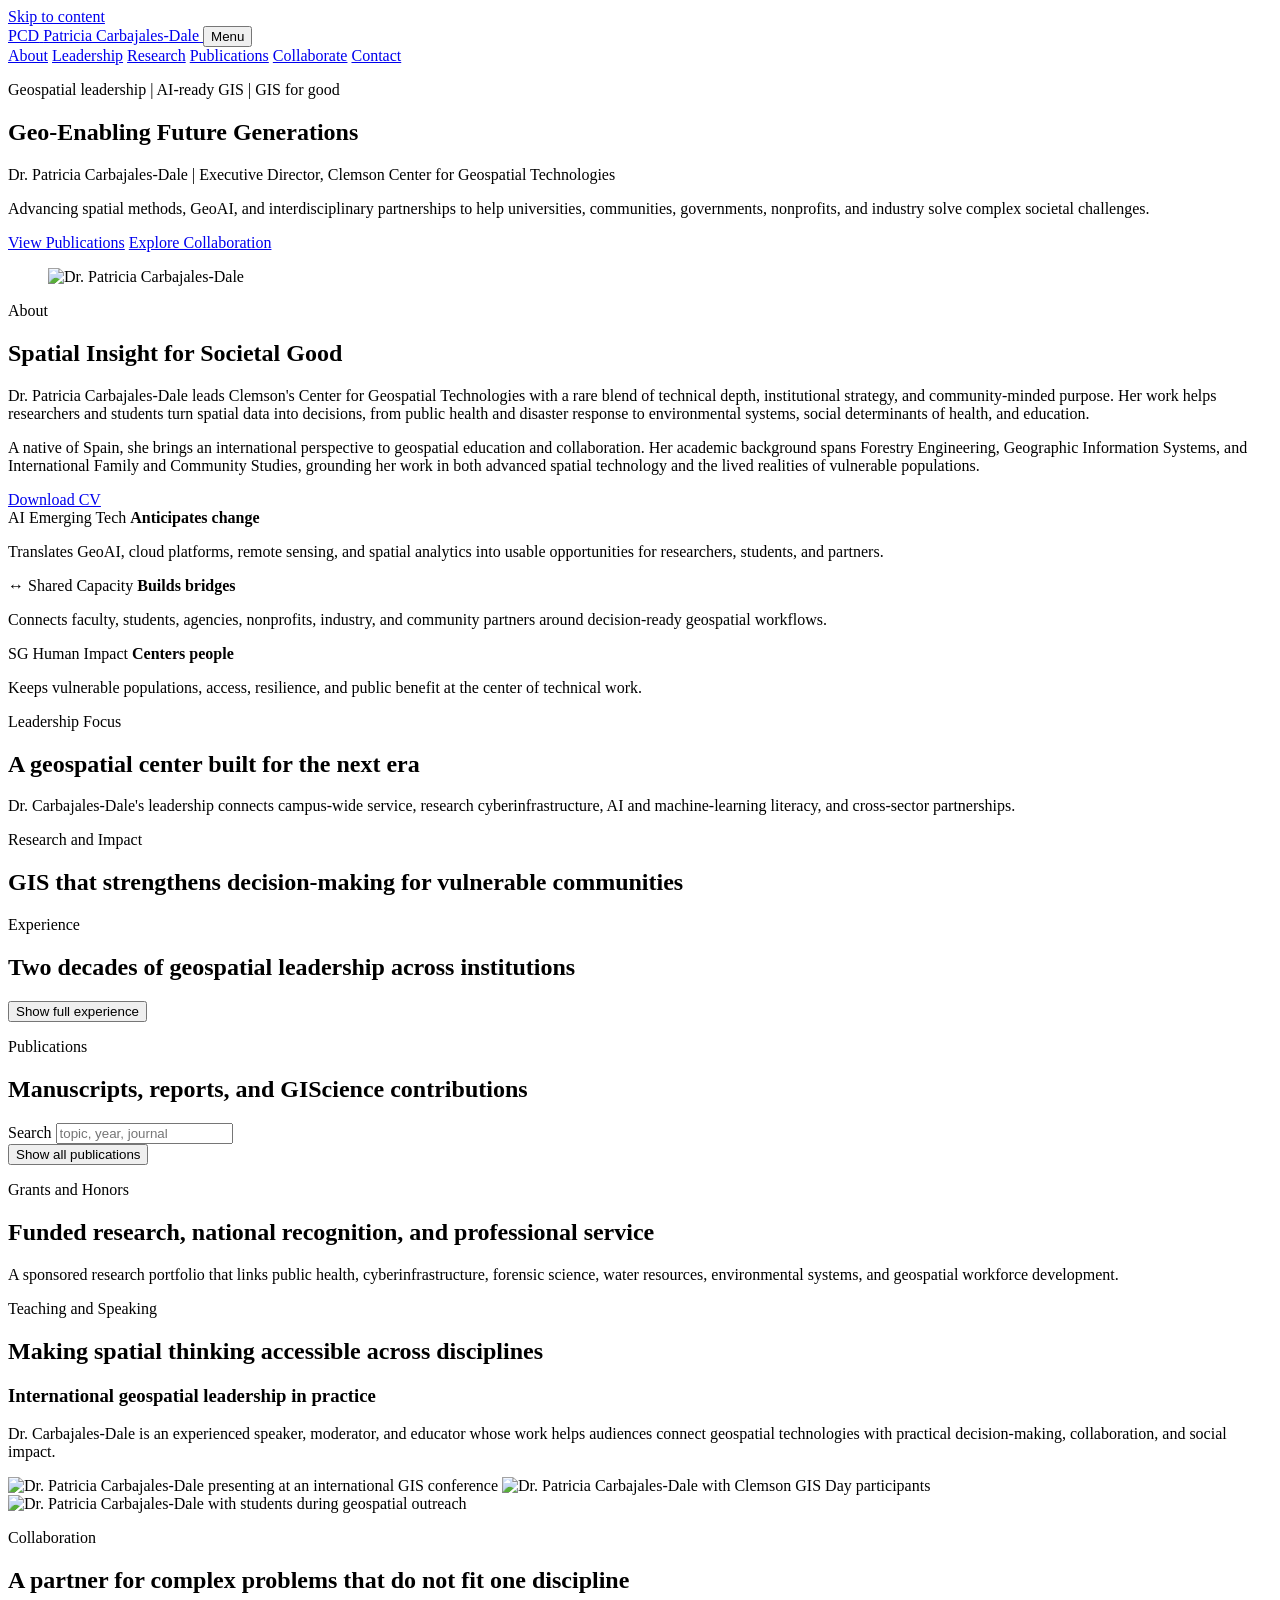
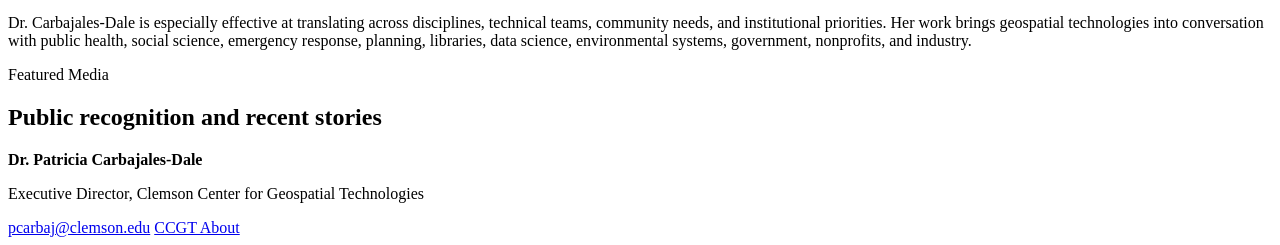
==== index.html @ d3c9105a "Add files via upload" ====
<!doctype html>
<html lang="en">
  <head>
    <meta charset="utf-8" />
    <meta name="viewport" content="width=device-width, initial-scale=1" />
    <meta
      name="description"
      content="Professional website for Dr. Patricia Carbajales-Dale, Executive Director of the Clemson Center for Geospatial Technologies."
    />
    <title>Geo-Enabling Future Generations | Dr. Patricia Carbajales-Dale</title>
    <link rel="stylesheet" href="assets/styles.css" />
  </head>
  <body>
    <a class="skip-link" href="#main">Skip to content</a>

    <header class="site-header">
      <nav class="nav-shell" aria-label="Primary">
        <a class="brand" href="#top" aria-label="Dr. Patricia Carbajales-Dale home">
          <span class="brand-mark">PCD</span>
          <span class="brand-text">Patricia Carbajales-Dale</span>
        </a>
        <button class="nav-toggle" type="button" aria-expanded="false" aria-controls="site-menu">
          Menu
        </button>
        <div class="site-menu" id="site-menu">
          <a href="#about">About</a>
          <a href="#leadership">Leadership</a>
          <a href="#research">Research</a>
          <a href="#publications">Publications</a>
          <a href="#collaboration">Collaborate</a>
          <a class="nav-contact" href="mailto:pcarbaj@clemson.edu">Contact</a>
        </div>
      </nav>
    </header>

    <main id="main">
      <section class="hero" id="top" aria-labelledby="hero-title">
        <div class="hero-visual" aria-hidden="true"></div>
        <div class="hero-inner">
          <div class="hero-layout">
            <div class="hero-copy-stack">
              <p class="eyebrow">Geospatial leadership | AI-ready GIS | GIS for good</p>
              <h1 id="hero-title">Geo-Enabling Future Generations</h1>
              <p class="hero-role">
                Dr. Patricia Carbajales-Dale | Executive Director, Clemson Center for Geospatial
                Technologies
              </p>
              <p class="hero-copy">
                Advancing spatial methods, GeoAI, and interdisciplinary partnerships to help
                universities, communities, governments, nonprofits, and industry solve complex
                societal challenges.
              </p>
              <div class="hero-actions" aria-label="Featured site sections">
                <a class="button primary" href="#publications">View Publications</a>
                <a class="button secondary" href="#collaboration">Explore Collaboration</a>
              </div>
            </div>
            <figure class="hero-portrait-wrap">
              <img
                class="hero-portrait"
                src="assets/profile-patricia.jpg"
                alt="Dr. Patricia Carbajales-Dale"
              />
            </figure>
          </div>
        </div>
      </section>

      <section class="impact-band" aria-label="Career impact metrics">
        <div class="content-shell">
          <div class="metric-grid" id="metric-grid"></div>
        </div>
      </section>

      <section class="section about-section" id="about" aria-labelledby="about-title">
        <div class="content-shell two-column">
          <div>
            <p class="section-kicker">About</p>
            <h2 id="about-title">Spatial Insight for Societal Good</h2>
          </div>
          <div class="narrative-copy">
            <p>
              Dr. Patricia Carbajales-Dale leads Clemson's Center for Geospatial Technologies
              with a rare blend of technical depth, institutional strategy, and community-minded
              purpose. Her work helps researchers and students turn spatial data into decisions,
              from public health and disaster response to environmental systems, social
              determinants of health, and education.
            </p>
            <p>
              A native of Spain, she brings an international perspective to geospatial education
              and collaboration. Her academic background spans Forestry Engineering, Geographic
              Information Systems, and International Family and Community Studies, grounding her
              work in both advanced spatial technology and the lived realities of vulnerable
              populations.
            </p>
            <a class="cv-link" href="assets/Patricia_Carbajales-Dale_CV.docx">
              Download CV
            </a>
            <div class="practice-snapshot" aria-label="Professional practice snapshot">
              <div>
                <span class="snapshot-icon">AI</span>
                <span>Emerging Tech</span>
                <strong>Anticipates change</strong>
                <p>
                  Translates GeoAI, cloud platforms, remote sensing, and spatial analytics into
                  usable opportunities for researchers, students, and partners.
                </p>
              </div>
              <div>
                <span class="snapshot-icon">↔</span>
                <span>Shared Capacity</span>
                <strong>Builds bridges</strong>
                <p>
                  Connects faculty, students, agencies, nonprofits, industry, and community
                  partners around decision-ready geospatial workflows.
                </p>
              </div>
              <div>
                <span class="snapshot-icon">SG</span>
                <span>Human Impact</span>
                <strong>Centers people</strong>
                <p>
                  Keeps vulnerable populations, access, resilience, and public benefit at the
                  center of technical work.
                </p>
              </div>
            </div>
          </div>
        </div>
      </section>

      <section class="section focus-section" id="leadership" aria-labelledby="focus-title">
        <div class="content-shell">
          <div class="section-heading">
            <p class="section-kicker">Leadership Focus</p>
            <h2 id="focus-title">A geospatial center built for the next era</h2>
            <p>
              Dr. Carbajales-Dale's leadership connects campus-wide service, research
              cyberinfrastructure, AI and machine-learning literacy, and cross-sector partnerships.
            </p>
          </div>
          <div class="focus-grid" id="focus-grid"></div>
        </div>
      </section>

      <section class="section research-section" id="research" aria-labelledby="research-title">
        <div class="content-shell">
          <div class="section-heading">
            <p class="section-kicker">Research and Impact</p>
            <h2 id="research-title">GIS that strengthens decision-making for vulnerable communities</h2>
          </div>
          <div class="impact-stories" id="impact-stories"></div>
        </div>
      </section>

      <section class="section timeline-section" aria-labelledby="timeline-title">
        <div class="content-shell">
          <div class="section-heading">
            <p class="section-kicker">Experience</p>
            <h2 id="timeline-title">Two decades of geospatial leadership across institutions</h2>
          </div>
          <div class="timeline" id="timeline"></div>
          <div class="experience-toggle-row">
            <button class="experience-toggle" id="experience-toggle" type="button">
              Show full experience
            </button>
          </div>
        </div>
      </section>

      <section class="section publications-section" id="publications" aria-labelledby="publications-title">
        <div class="content-shell">
          <div class="section-heading publication-heading">
            <div>
              <p class="section-kicker">Publications</p>
              <h2 id="publications-title">Manuscripts, reports, and GIScience contributions</h2>
            </div>
            <label class="publication-search">
              <span>Search</span>
              <input id="publication-search" type="search" placeholder="topic, year, journal" />
            </label>
          </div>
          <div class="publication-tabs" id="publication-tabs" aria-label="Publication year filters"></div>
          <div class="publication-list" id="publication-list"></div>
          <div class="publication-toggle-row">
            <button class="publication-toggle" id="publication-toggle" type="button">
              Show all publications
            </button>
          </div>
        </div>
      </section>

      <section class="section grants-section" aria-labelledby="grants-title">
        <div class="content-shell split-section">
          <div>
            <p class="section-kicker">Grants and Honors</p>
            <h2 id="grants-title">Funded research, national recognition, and professional service</h2>
            <p>
              A sponsored research portfolio that links public health, cyberinfrastructure,
              forensic science, water resources, environmental systems, and geospatial workforce
              development.
            </p>
          </div>
          <div class="stacked-list" id="grants-list"></div>
        </div>
      </section>

      <section class="section teaching-section" aria-labelledby="teaching-title">
        <div class="content-shell">
          <div class="section-heading">
            <p class="section-kicker">Teaching and Speaking</p>
            <h2 id="teaching-title">Making spatial thinking accessible across disciplines</h2>
          </div>
          <div class="engagement-panel">
            <div>
              <h3>International geospatial leadership in practice</h3>
              <p>
                Dr. Carbajales-Dale is an experienced speaker, moderator, and educator whose work
                helps audiences connect geospatial technologies with practical decision-making,
                collaboration, and social impact.
              </p>
            </div>
            <div class="engagement-photos" aria-label="Teaching and speaking photos">
              <img
                src="assets/conference-iconic.jpg"
                alt="Dr. Patricia Carbajales-Dale presenting at an international GIS conference"
              />
              <img
                src="assets/gis-day-colleagues.jpg"
                alt="Dr. Patricia Carbajales-Dale with Clemson GIS Day participants"
              />
              <img
                src="assets/student-outreach.jpg"
                alt="Dr. Patricia Carbajales-Dale with students during geospatial outreach"
              />
            </div>
          </div>
          <div class="teaching-grid" id="teaching-grid"></div>
        </div>
      </section>

      <section class="section collaboration-section" id="collaboration" aria-labelledby="collaboration-title">
        <div class="content-shell two-column">
          <div>
            <p class="section-kicker">Collaboration</p>
            <h2 id="collaboration-title">A partner for complex problems that do not fit one discipline</h2>
          </div>
          <div class="narrative-copy">
            <p>
              Dr. Carbajales-Dale is especially effective at translating across disciplines,
              technical teams, community needs, and institutional priorities. Her work brings
              geospatial technologies into conversation with public health, social science,
              emergency response, planning, libraries, data science, environmental systems,
              government, nonprofits, and industry.
            </p>
            <div class="collaboration-grid" id="collaboration-grid"></div>
          </div>
        </div>
      </section>

      <section class="section news-section" aria-labelledby="news-title">
        <div class="content-shell">
          <div class="section-heading">
            <p class="section-kicker">Featured Media</p>
            <h2 id="news-title">Public recognition and recent stories</h2>
          </div>
          <div class="news-grid" id="news-grid"></div>
        </div>
      </section>
    </main>

    <footer class="site-footer">
      <div class="content-shell footer-shell">
        <div>
          <strong>Dr. Patricia Carbajales-Dale</strong>
          <p>Executive Director, Clemson Center for Geospatial Technologies</p>
        </div>
        <div class="footer-links">
          <a href="mailto:pcarbaj@clemson.edu">pcarbaj@clemson.edu</a>
          <a href="https://ccgt.clemson.edu/ccgt/?page=About">CCGT About</a>
        </div>
      </div>
    </footer>

    <script src="data/site-content.js"></script>
    <script src="assets/app.js"></script>
  </body>
</html>
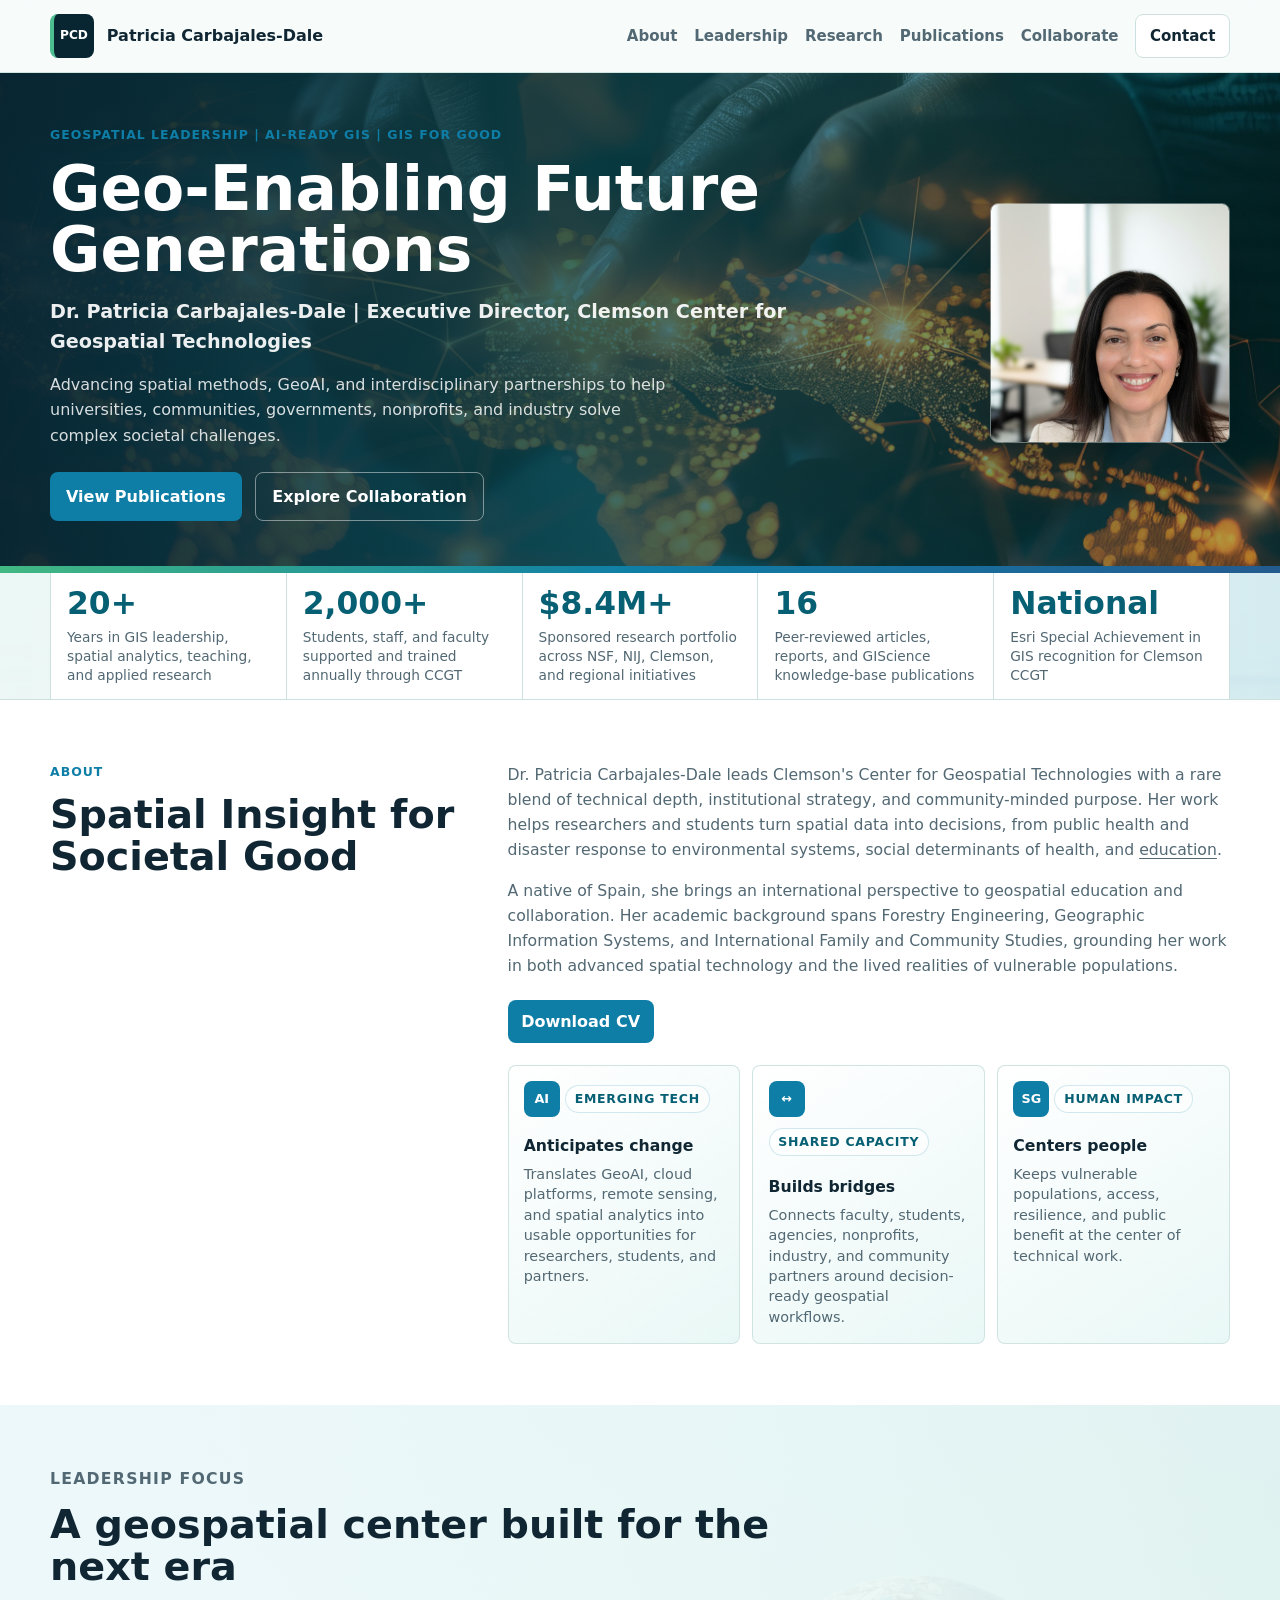
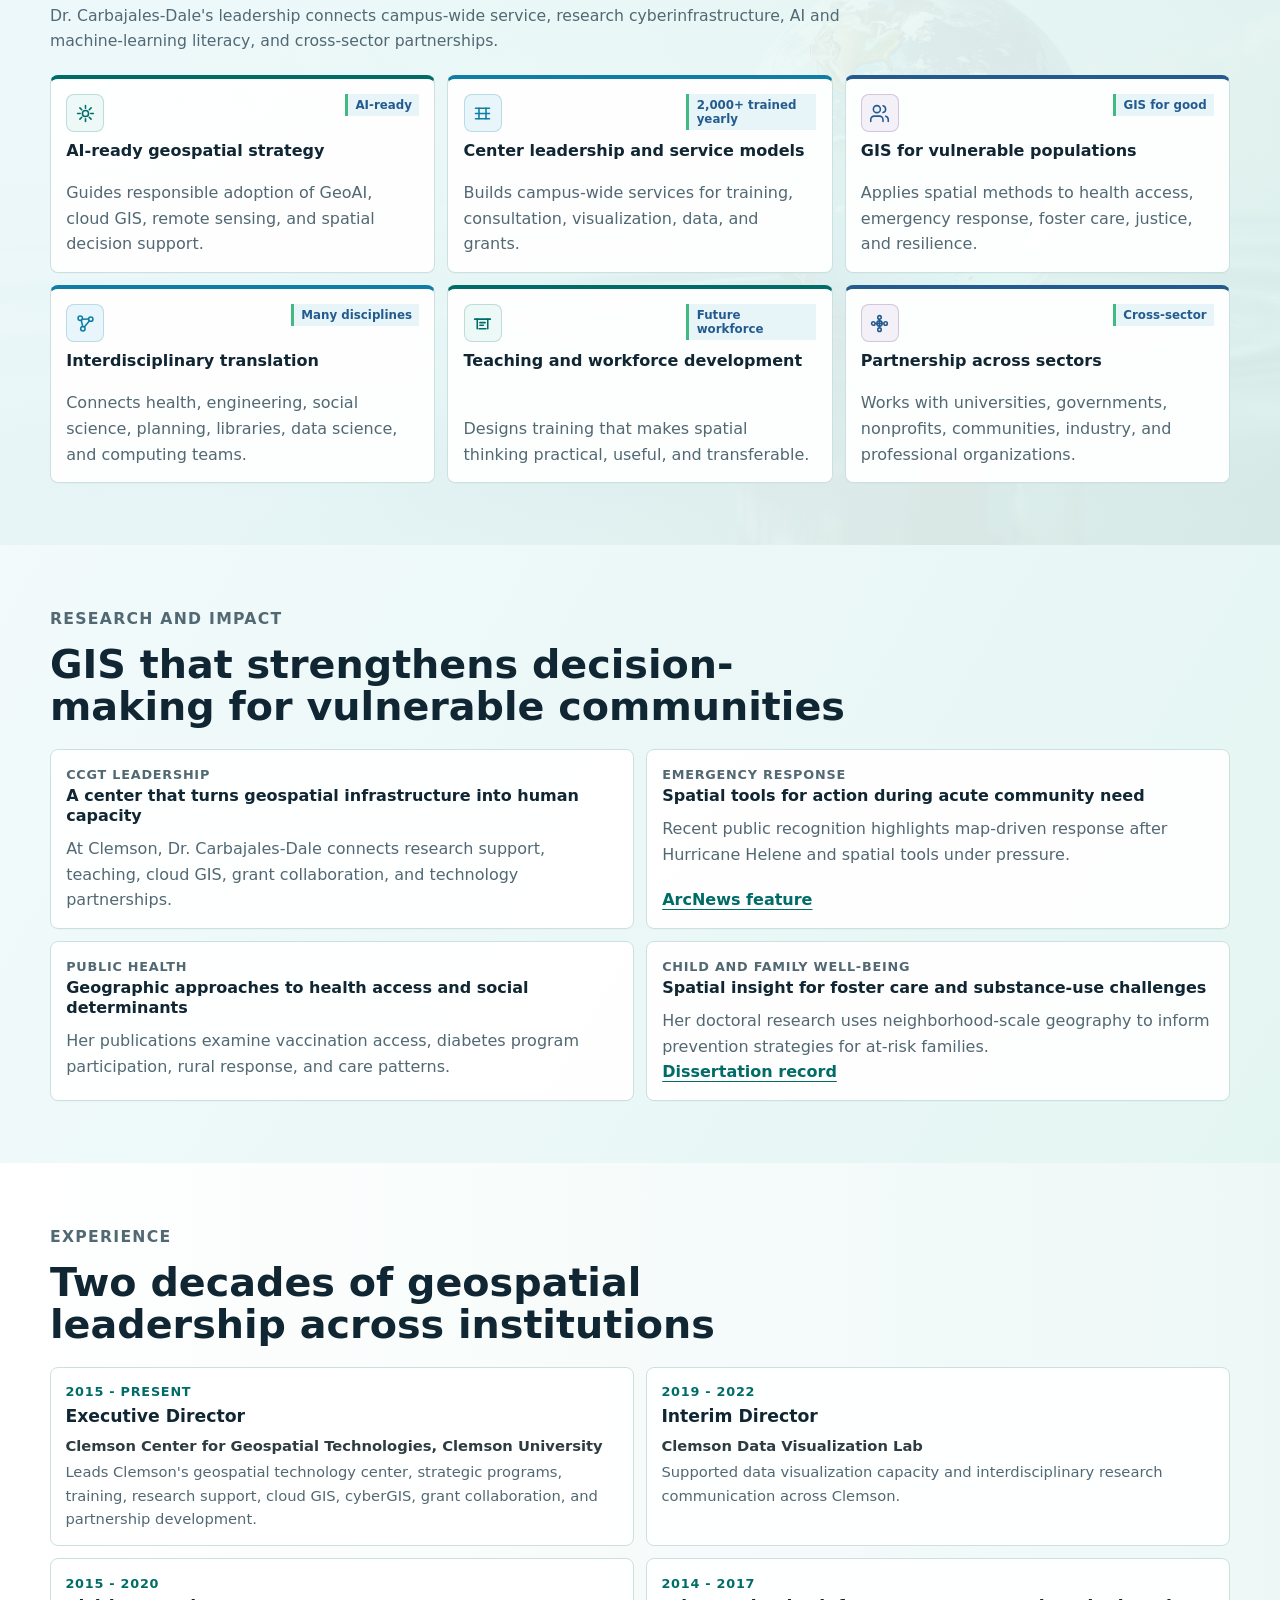
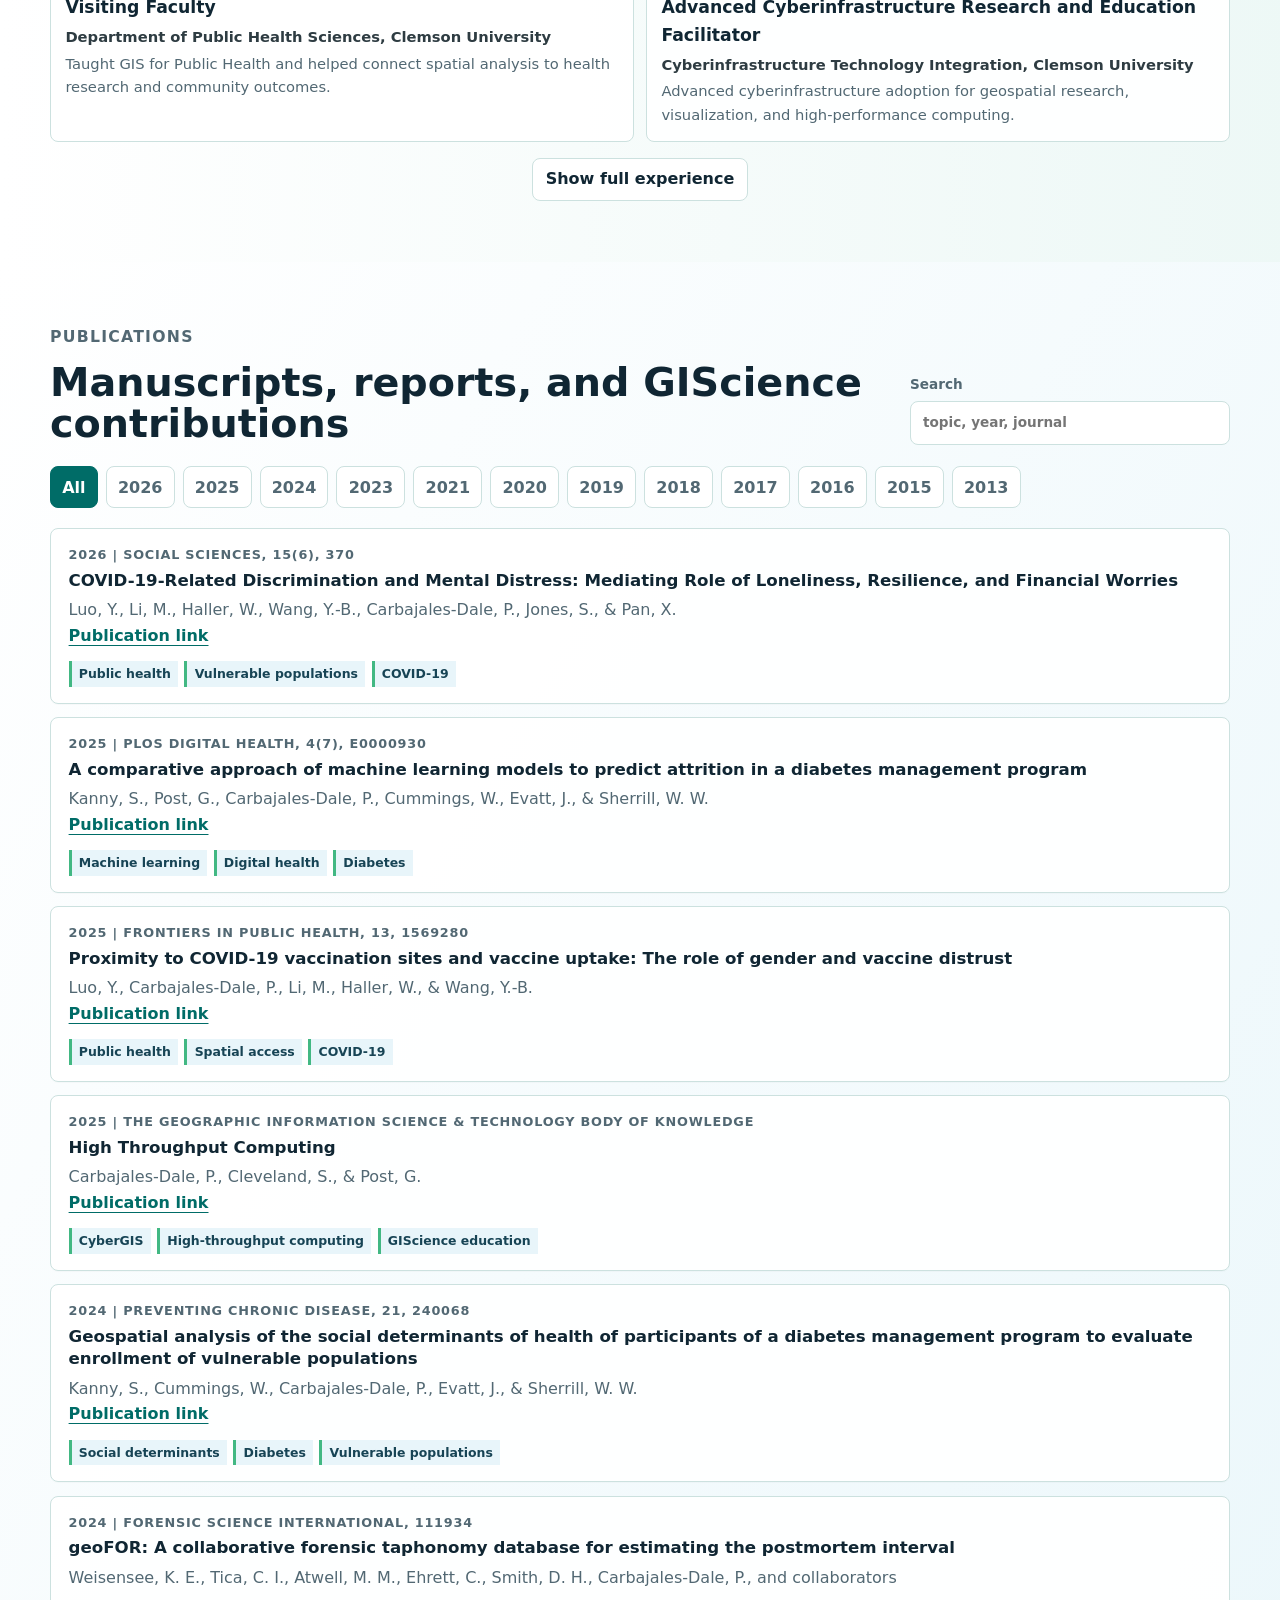
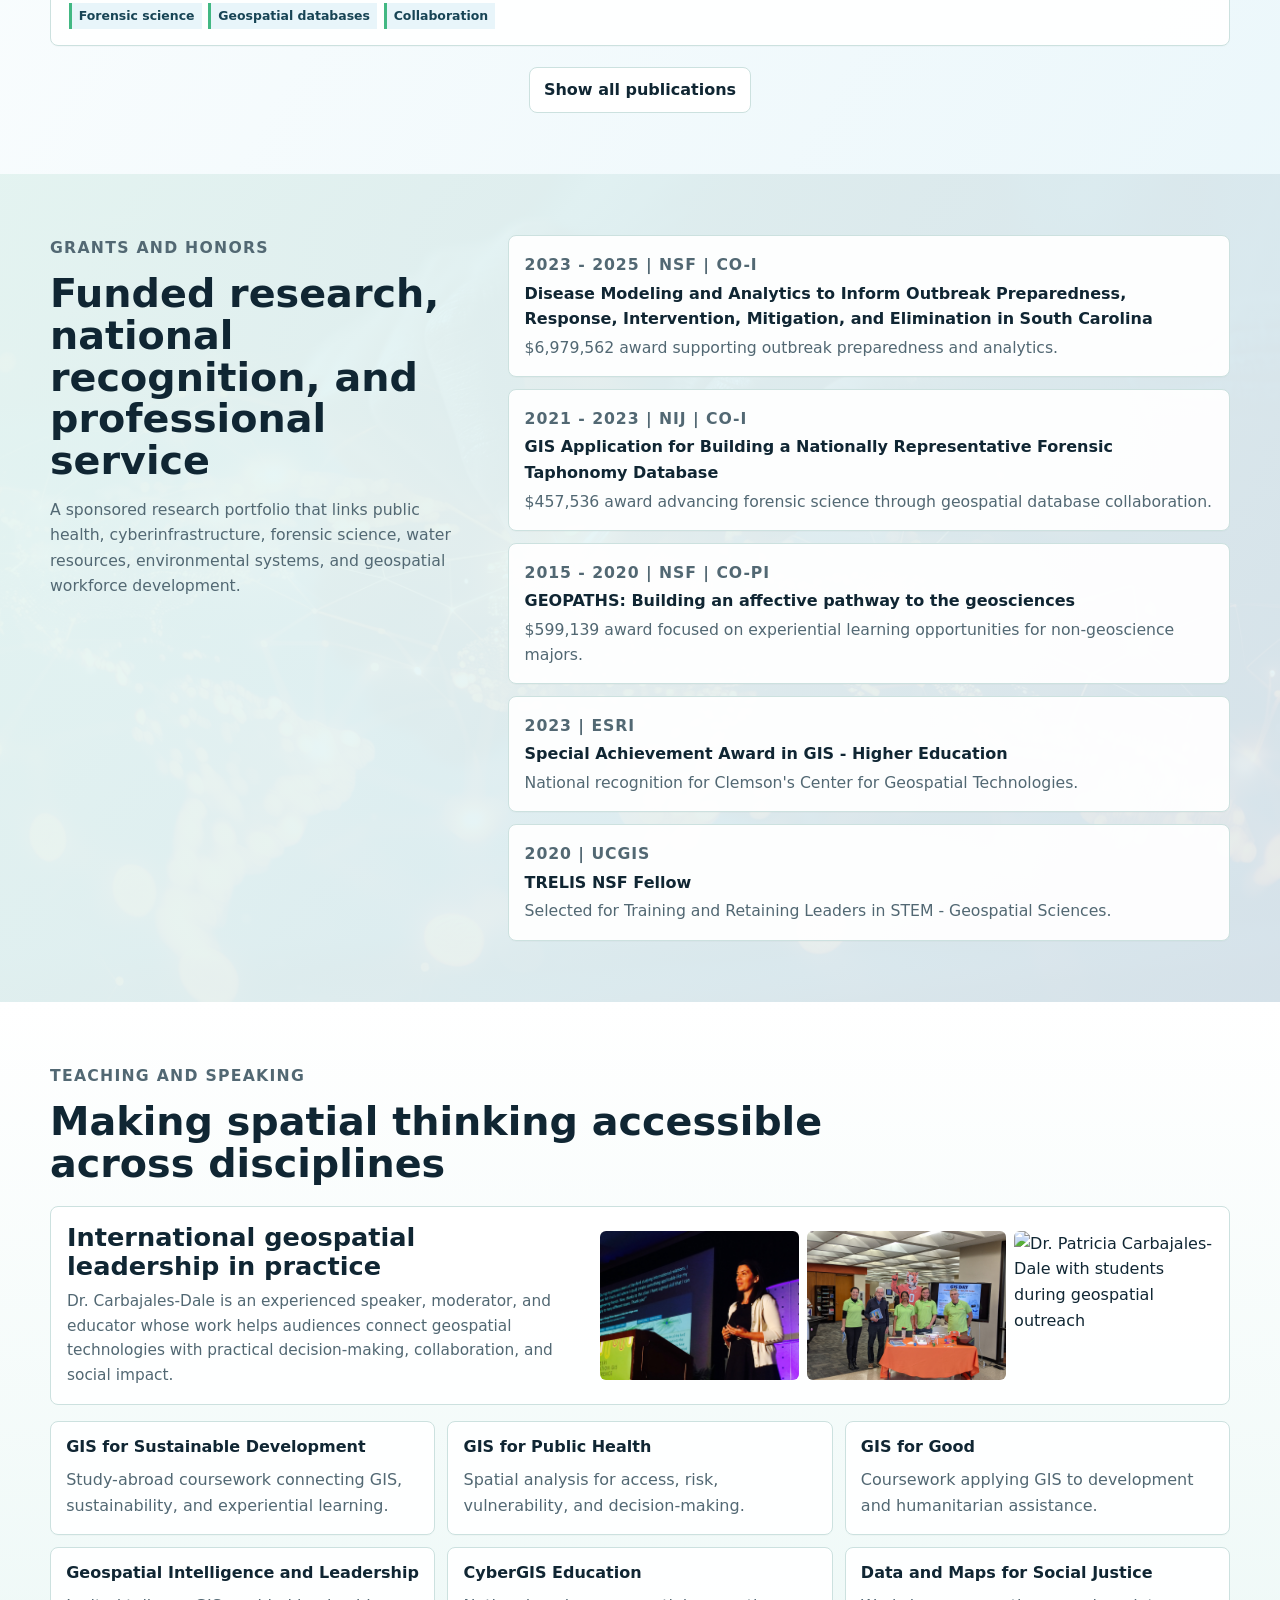
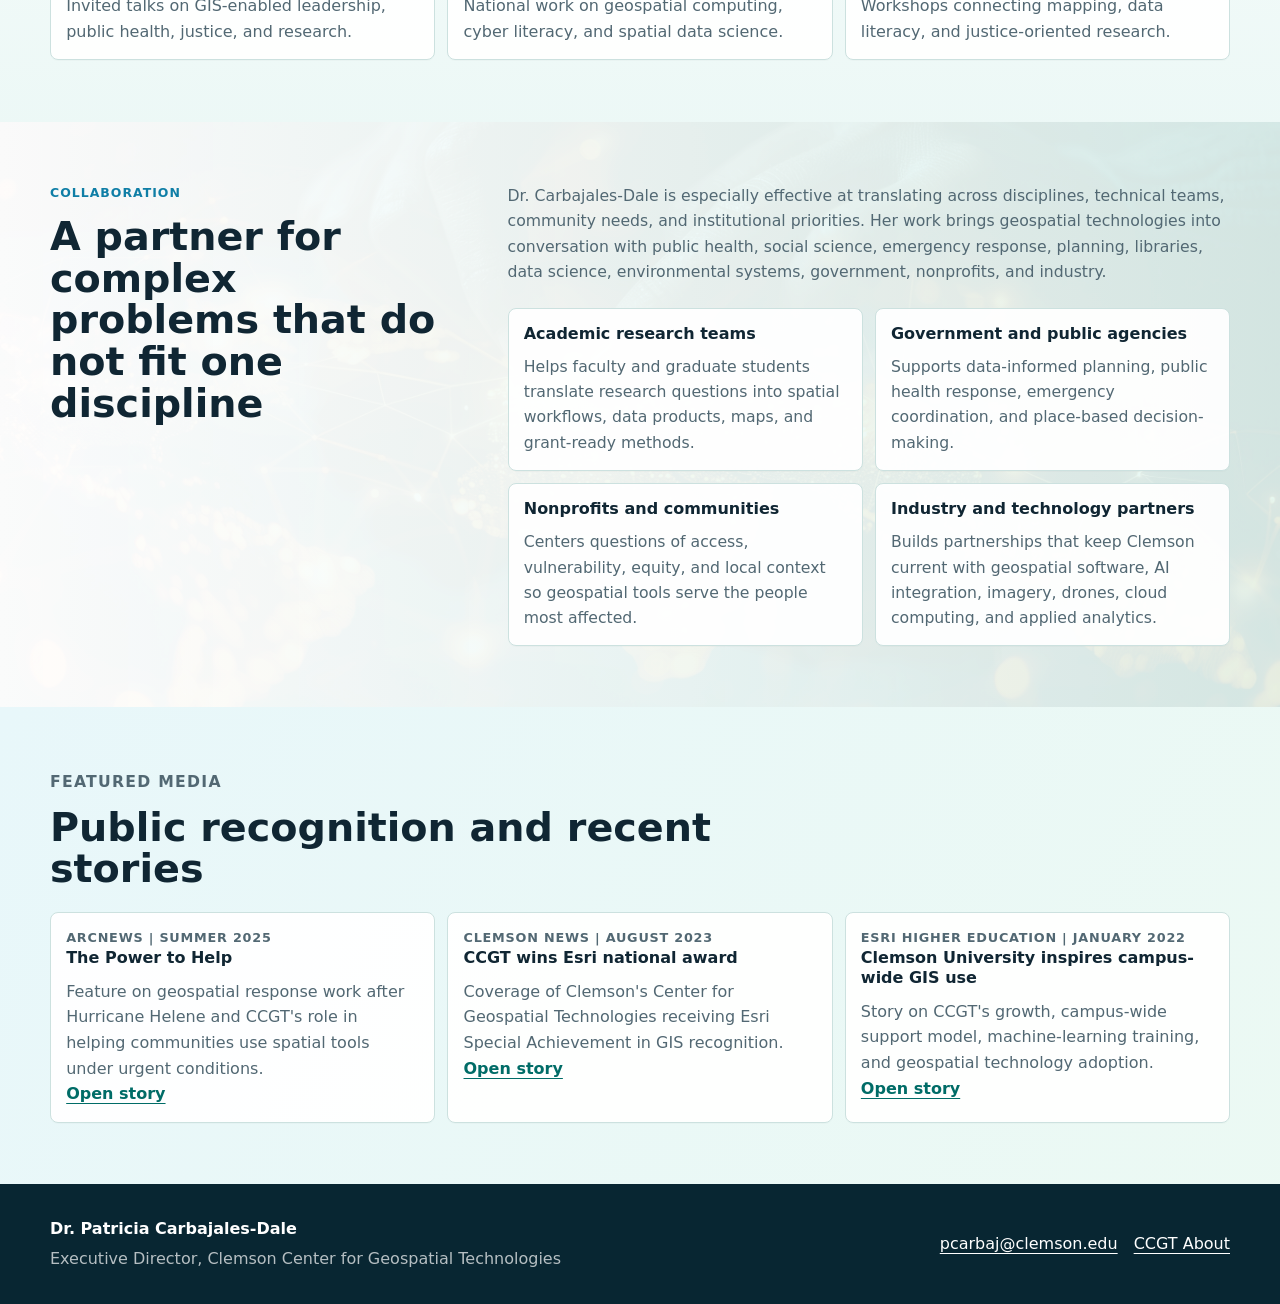
==== commit 0bfcc854: "Update index.html" ====
--- a/index.html
+++ b/index.html
@@ -84,7 +84,7 @@
               with a rare blend of technical depth, institutional strategy, and community-minded
               purpose. Her work helps researchers and students turn spatial data into decisions,
               from public health and disaster response to environmental systems, social
-              determinants of health, and education.
+              determinants of health, and <a href="portfolio/sc-grade-6-performance/">education</a>.
             </p>
             <p>
               A native of Spain, she brings an international perspective to geospatial education
--- a/assets/styles.css
+++ b/assets/styles.css
@@ -0,0 +1,1045 @@
+:root {
+  color-scheme: light;
+  --ink: #102633;
+  --muted: #526873;
+  --soft: #edf8f6;
+  --paper: #ffffff;
+  --line: #cce1df;
+  --orange: #0f7ea6;
+  --purple: #245b8f;
+  --teal: #006c67;
+  --green: #2f765d;
+  --charcoal: #082632;
+  --sky: #dff3f7;
+  --shadow: 0 16px 40px rgba(12, 47, 61, 0.12);
+  --shadow-lift: 0 20px 48px rgba(12, 47, 61, 0.16);
+  --radius: 8px;
+  --shell: 1180px;
+}
+
+* {
+  box-sizing: border-box;
+}
+
+html {
+  scroll-behavior: smooth;
+}
+
+body {
+  margin: 0;
+  background: #f4faf9;
+  color: var(--ink);
+  font-family:
+    Inter, ui-sans-serif, system-ui, -apple-system, BlinkMacSystemFont, "Segoe UI", sans-serif;
+  font-size: 16px;
+  line-height: 1.6;
+}
+
+a {
+  color: inherit;
+  text-decoration-thickness: 0.08em;
+  text-underline-offset: 0.22em;
+}
+
+img {
+  max-width: 100%;
+}
+
+.skip-link {
+  position: fixed;
+  left: 1rem;
+  top: -4rem;
+  z-index: 100;
+  background: var(--ink);
+  color: white;
+  padding: 0.65rem 0.9rem;
+  border-radius: var(--radius);
+}
+
+.skip-link:focus {
+  top: 1rem;
+}
+
+.site-header {
+  position: sticky;
+  top: 0;
+  z-index: 20;
+  background: rgba(247, 252, 251, 0.92);
+  border-bottom: 1px solid rgba(204, 225, 223, 0.9);
+  backdrop-filter: blur(18px);
+}
+
+.nav-shell,
+.content-shell {
+  width: min(var(--shell), calc(100% - 2rem));
+  margin: 0 auto;
+}
+
+.nav-shell {
+  min-height: 72px;
+  display: flex;
+  align-items: center;
+  justify-content: space-between;
+  gap: 1.25rem;
+}
+
+.brand {
+  display: inline-flex;
+  align-items: center;
+  gap: 0.8rem;
+  font-weight: 800;
+  text-decoration: none;
+}
+
+.brand-mark {
+  width: 44px;
+  height: 44px;
+  display: inline-grid;
+  place-items: center;
+  background: var(--charcoal);
+  color: white;
+  border-left: 4px solid #4cbf91;
+  border-radius: var(--radius);
+  font-size: 0.76rem;
+  letter-spacing: 0;
+}
+
+.brand-text {
+  white-space: nowrap;
+}
+
+.site-menu {
+  display: flex;
+  align-items: center;
+  gap: 1.05rem;
+  color: var(--muted);
+  font-size: 0.94rem;
+  font-weight: 650;
+}
+
+.site-menu a {
+  text-decoration: none;
+}
+
+.site-menu a:hover {
+  color: var(--ink);
+}
+
+.nav-contact {
+  color: var(--ink) !important;
+  border: 1px solid var(--line);
+  border-radius: var(--radius);
+  padding: 0.55rem 0.85rem;
+  background: white;
+}
+
+.nav-toggle {
+  display: none;
+  border: 1px solid var(--line);
+  background: white;
+  border-radius: var(--radius);
+  color: var(--ink);
+  font: inherit;
+  font-weight: 700;
+  padding: 0.55rem 0.75rem;
+}
+
+.hero {
+  position: relative;
+  min-height: min(500px, 58svh);
+  display: flex;
+  align-items: center;
+  overflow: hidden;
+  color: white;
+  background: var(--charcoal);
+}
+
+.hero-visual {
+  position: absolute;
+  inset: 0;
+  background:
+    linear-gradient(90deg, rgba(8, 38, 50, 0.96) 0%, rgba(8, 70, 78, 0.78) 46%, rgba(0, 108, 103, 0.24) 100%),
+    url("geospatial-network-hands.jpeg") center / cover no-repeat;
+  transform: scale(1.02);
+}
+
+.hero::after {
+  content: "";
+  position: absolute;
+  inset: auto 0 0;
+  height: 7px;
+  background: linear-gradient(90deg, #42b883, #0f7ea6, #245b8f);
+}
+
+.hero-inner {
+  position: relative;
+  width: min(var(--shell), calc(100% - 2rem));
+  margin: 0 auto;
+  padding: 2.6rem 0;
+}
+
+.hero-layout {
+  display: grid;
+  grid-template-columns: minmax(0, 1fr) minmax(170px, 240px);
+  gap: clamp(1.5rem, 4vw, 3.5rem);
+  align-items: center;
+}
+
+.hero-copy-stack {
+  max-width: 760px;
+}
+
+.eyebrow,
+.section-kicker {
+  margin: 0 0 0.8rem;
+  color: var(--orange);
+  font-size: 0.78rem;
+  font-weight: 850;
+  letter-spacing: 0.08em;
+  text-transform: uppercase;
+}
+
+.hero h1 {
+  margin: 0;
+  max-width: 18ch;
+  font-size: clamp(2.25rem, 4.8vw, 4.25rem);
+  line-height: 1;
+  letter-spacing: 0;
+}
+
+.hero-role {
+  margin: 1rem 0 0;
+  color: rgba(255, 255, 255, 0.92);
+  font-size: clamp(1rem, 1.5vw, 1.22rem);
+  font-weight: 720;
+}
+
+.hero-copy {
+  max-width: 620px;
+  margin: 0.85rem 0 0;
+  color: rgba(255, 255, 255, 0.84);
+  font-size: clamp(0.96rem, 1.25vw, 1.08rem);
+}
+
+.hero-portrait-wrap {
+  margin: 0;
+  justify-self: end;
+}
+
+.hero-portrait {
+  display: block;
+  width: min(240px, 19vw);
+  aspect-ratio: 1 / 1;
+  object-fit: cover;
+  object-position: center 32%;
+  border-radius: var(--radius);
+  border: 1px solid rgba(255, 255, 255, 0.35);
+  box-shadow: 0 28px 70px rgba(0, 0, 0, 0.3);
+}
+
+.hero-actions {
+  display: flex;
+  flex-wrap: wrap;
+  gap: 0.85rem;
+  margin-top: 1.45rem;
+}
+
+.button {
+  display: inline-flex;
+  align-items: center;
+  justify-content: center;
+  min-height: 44px;
+  border-radius: var(--radius);
+  padding: 0.68rem 1rem;
+  font-weight: 800;
+  text-decoration: none;
+}
+
+.button.primary {
+  background: #0f7ea6;
+  color: white;
+}
+
+.button.secondary {
+  color: white;
+  border: 1px solid rgba(255, 255, 255, 0.45);
+}
+
+.impact-band {
+  background:
+    linear-gradient(90deg, rgba(237, 248, 246, 0.98), rgba(223, 243, 247, 0.9)),
+    url("geospatial-water-globe.jpeg") center right / cover no-repeat;
+  border-bottom: 1px solid var(--line);
+}
+
+.metric-grid {
+  display: grid;
+  grid-template-columns: repeat(5, 1fr);
+  gap: 1px;
+  background: var(--line);
+  border-left: 1px solid var(--line);
+  border-right: 1px solid var(--line);
+}
+
+.metric {
+  min-height: 104px;
+  background: var(--paper);
+  padding: 0.95rem 1rem;
+}
+
+.metric strong {
+  display: block;
+  color: #075f73;
+  font-size: clamp(1.45rem, 2.45vw, 2.25rem);
+  line-height: 1;
+}
+
+.metric span {
+  display: block;
+  margin-top: 0.55rem;
+  color: var(--muted);
+  font-size: 0.86rem;
+  line-height: 1.35;
+}
+
+.section {
+  padding: clamp(2.6rem, 4.8vw, 4.4rem) 0;
+}
+
+.about-section,
+.teaching-section {
+  background: var(--paper);
+}
+
+.focus-section,
+.grants-section,
+.news-section {
+  background: var(--soft);
+}
+
+.research-section {
+  background: #eef8fb;
+}
+
+.timeline-section,
+.collaboration-section,
+.publications-section {
+  background: #ffffff;
+}
+
+.focus-section {
+  background:
+    linear-gradient(120deg, rgba(238, 248, 251, 0.98), rgba(234, 249, 243, 0.9)),
+    url("geospatial-water-globe.jpeg") center right / cover no-repeat;
+}
+
+.research-section {
+  background: linear-gradient(120deg, rgba(242, 250, 252, 1), rgba(226, 245, 241, 0.92));
+}
+
+.timeline-section {
+  background: linear-gradient(90deg, rgba(255, 255, 255, 1), rgba(237, 248, 246, 0.95));
+}
+
+.publications-section {
+  background: linear-gradient(120deg, rgba(255, 255, 255, 1), rgba(235, 247, 251, 0.95));
+}
+
+.grants-section {
+  background:
+    linear-gradient(120deg, rgba(232, 248, 245, 0.98), rgba(229, 242, 250, 0.93)),
+    url("geospatial-network-hands.jpeg") center / cover no-repeat;
+}
+
+.teaching-section {
+  background: linear-gradient(180deg, rgba(255, 255, 255, 1), rgba(236, 248, 246, 0.95));
+}
+
+.collaboration-section {
+  background:
+    linear-gradient(90deg, rgba(255, 255, 255, 0.98), rgba(229, 247, 243, 0.92)),
+    url("geospatial-network-hands.jpeg") center right / cover no-repeat;
+}
+
+.news-section {
+  background: linear-gradient(120deg, rgba(232, 247, 250, 1), rgba(235, 249, 243, 0.95));
+}
+
+.two-column,
+.split-section {
+  display: grid;
+  grid-template-columns: minmax(260px, 0.72fr) minmax(0, 1.28fr);
+  gap: clamp(1.5rem, 4vw, 3.2rem);
+  align-items: start;
+}
+
+.section-heading {
+  max-width: 820px;
+  margin-bottom: 1.35rem;
+}
+
+.section-heading h2,
+.two-column h2,
+.split-section h2 {
+  margin: 0;
+  color: var(--ink);
+  font-size: clamp(1.75rem, 3.1vw, 2.75rem);
+  line-height: 1.05;
+  letter-spacing: 0;
+}
+
+.section-heading p,
+.split-section p,
+.narrative-copy p {
+  color: var(--muted);
+  font-size: 0.98rem;
+}
+
+.narrative-copy p:first-child {
+  margin-top: 0;
+}
+
+.practice-snapshot {
+  display: grid;
+  grid-template-columns: repeat(3, 1fr);
+  gap: 0.75rem;
+  margin-top: 1.35rem;
+  background: transparent;
+  border: 0;
+  border-radius: 0;
+  overflow: visible;
+}
+
+.practice-snapshot div {
+  min-height: 0;
+  border: 1px solid rgba(204, 225, 223, 0.9);
+  border-radius: var(--radius);
+  background: linear-gradient(145deg, rgba(255, 255, 255, 0.98), rgba(228, 246, 244, 0.82));
+  padding: 0.95rem;
+}
+
+.practice-snapshot span {
+  display: inline-flex;
+  align-items: center;
+  min-height: 28px;
+  margin-bottom: 0.8rem;
+  color: #075f73;
+  border: 1px solid rgba(15, 126, 166, 0.18);
+  border-radius: 999px;
+  background: rgba(255, 255, 255, 0.64);
+  padding: 0.18rem 0.55rem;
+  font-size: 0.78rem;
+  font-weight: 900;
+  text-transform: uppercase;
+  letter-spacing: 0.06em;
+}
+
+.snapshot-icon {
+  width: 36px;
+  height: 36px;
+  justify-content: center;
+  margin: 0 0 0.7rem !important;
+  border-radius: var(--radius) !important;
+  background: #0f7ea6 !important;
+  color: white !important;
+  border: 0 !important;
+  letter-spacing: 0 !important;
+  font-size: 0.8rem !important;
+}
+
+.practice-snapshot strong {
+  display: block;
+  margin: 0.3rem 0 0.35rem;
+  font-size: 0.98rem;
+}
+
+.practice-snapshot p {
+  margin: 0;
+  color: var(--muted);
+  font-size: 0.9rem;
+  line-height: 1.42;
+}
+
+.cv-link {
+  display: inline-flex;
+  align-items: center;
+  min-height: 42px;
+  margin-top: 0.4rem;
+  border-radius: var(--radius);
+  background: #0f7ea6;
+  color: white;
+  padding: 0.55rem 0.85rem;
+  font-weight: 850;
+  text-decoration: none;
+}
+
+.cv-link:hover {
+  background: #075f73;
+}
+
+.focus-grid,
+.impact-stories,
+.teaching-grid,
+.news-grid,
+.collaboration-grid {
+  display: grid;
+  gap: 0.75rem;
+}
+
+.focus-grid {
+  grid-template-columns: repeat(3, 1fr);
+}
+
+.focus-card,
+.story-card,
+.teaching-card,
+.news-card,
+.collaboration-card,
+.grant-item,
+.publication-item {
+  border: 1px solid var(--line);
+  border-radius: var(--radius);
+  background: rgba(255, 255, 255, 0.94);
+  box-shadow: 0 1px 0 rgba(24, 35, 37, 0.02);
+  transition:
+    border-color 180ms ease,
+    box-shadow 180ms ease,
+    transform 180ms ease;
+}
+
+.focus-card:hover,
+.story-card:hover,
+.teaching-card:hover,
+.news-card:hover,
+.collaboration-card:hover,
+.grant-item:hover,
+.publication-item:hover {
+  border-color: rgba(0, 108, 103, 0.35);
+  box-shadow: var(--shadow-lift);
+  transform: translateY(-3px);
+}
+
+.focus-card,
+.story-card,
+.teaching-card,
+.news-card,
+.collaboration-card {
+  padding: 0.95rem;
+}
+
+.focus-card {
+  display: grid;
+  grid-template-rows: auto 1fr;
+  gap: 0.55rem;
+  min-height: 168px;
+}
+
+.focus-card-top {
+  display: flex;
+  align-items: flex-start;
+  justify-content: space-between;
+  gap: 1rem;
+}
+
+.focus-icon {
+  width: 38px;
+  height: 38px;
+  display: inline-grid;
+  flex: 0 0 auto;
+  place-items: center;
+  color: var(--teal);
+  border: 1px solid rgba(0, 108, 103, 0.2);
+  border-radius: var(--radius);
+  background: #edf9f6;
+}
+
+.focus-icon svg {
+  width: 21px;
+  height: 21px;
+  stroke: currentColor;
+  stroke-width: 1.8;
+  fill: none;
+  stroke-linecap: round;
+  stroke-linejoin: round;
+}
+
+.focus-signal {
+  display: inline-flex;
+  align-self: flex-start;
+  max-width: 130px;
+  color: var(--purple);
+  border-left: 3px solid #42b883;
+  background: #e7f5f9;
+  padding: 0.22rem 0.45rem;
+  font-size: 0.74rem;
+  font-weight: 850;
+  line-height: 1.2;
+}
+
+.focus-card h3,
+.story-card h3,
+.teaching-card h3,
+.news-card h3,
+.collaboration-card h3 {
+  margin: 0 0 0.65rem;
+  font-size: 1rem;
+  line-height: 1.25;
+}
+
+.focus-card p,
+.story-card p,
+.teaching-card p,
+.news-card p,
+.collaboration-card p,
+.grant-item p,
+.publication-item p {
+  margin: 0;
+  color: var(--muted);
+}
+
+.focus-card {
+  border-top: 4px solid var(--teal);
+}
+
+.focus-card:nth-child(2n) {
+  border-top-color: #0f7ea6;
+}
+
+.focus-card:nth-child(2n) .focus-icon {
+  color: #0f7ea6;
+  border-color: rgba(15, 126, 166, 0.22);
+  background: #e8f5fa;
+}
+
+.focus-card:nth-child(3n) {
+  border-top-color: var(--purple);
+}
+
+.focus-card:nth-child(3n) .focus-icon {
+  color: var(--purple);
+  border-color: rgba(82, 45, 128, 0.22);
+  background: #f4f0f8;
+}
+
+.impact-stories {
+  grid-template-columns: repeat(2, 1fr);
+}
+
+.story-card {
+  min-height: 156px;
+  display: flex;
+  flex-direction: column;
+  justify-content: space-between;
+}
+
+.story-meta,
+.timeline-date,
+.news-meta,
+.publication-meta,
+.grant-meta {
+  color: var(--teal);
+  font-size: 0.8rem;
+  font-weight: 850;
+  letter-spacing: 0.06em;
+  text-transform: uppercase;
+}
+
+.story-card a,
+.news-card a,
+.publication-item a {
+  color: var(--teal);
+  font-weight: 800;
+}
+
+.timeline {
+  border-left: 0;
+  display: grid;
+  grid-template-columns: repeat(2, 1fr);
+  gap: 0.75rem;
+  padding-left: 0;
+}
+
+.timeline-item {
+  position: relative;
+  display: block;
+  border: 1px solid var(--line);
+  border-radius: var(--radius);
+  background: rgba(255, 255, 255, 0.95);
+  padding: 0.9rem;
+}
+
+.timeline-item::before {
+  display: none;
+}
+
+.timeline-item h3 {
+  margin: 0;
+  font-size: 1.08rem;
+}
+
+.timeline-item p {
+  margin: 0.2rem 0 0;
+  color: var(--muted);
+  font-size: 0.92rem;
+}
+
+.timeline-item h3 + p {
+  color: #2e3c42;
+  font-weight: 800;
+}
+
+.experience-toggle-row {
+  display: flex;
+  justify-content: center;
+  margin-top: 1rem;
+}
+
+.experience-toggle {
+  min-height: 40px;
+  border: 1px solid var(--line);
+  border-radius: var(--radius);
+  background: white;
+  color: var(--ink);
+  padding: 0.48rem 0.82rem;
+  font: inherit;
+  font-weight: 850;
+  cursor: pointer;
+}
+
+.publication-heading {
+  display: flex;
+  align-items: end;
+  justify-content: space-between;
+  gap: 1.5rem;
+  max-width: none;
+}
+
+.publication-search {
+  display: grid;
+  gap: 0.35rem;
+  min-width: min(320px, 100%);
+  color: var(--muted);
+  font-size: 0.85rem;
+  font-weight: 800;
+}
+
+.publication-search input {
+  min-height: 44px;
+  border: 1px solid var(--line);
+  border-radius: var(--radius);
+  padding: 0.6rem 0.75rem;
+  color: var(--ink);
+  font: inherit;
+  background: white;
+}
+
+.publication-tabs {
+  display: flex;
+  flex-wrap: wrap;
+  gap: 0.5rem;
+  margin-bottom: 1.25rem;
+}
+
+.publication-tab {
+  border: 1px solid var(--line);
+  border-radius: var(--radius);
+  background: white;
+  color: var(--muted);
+  min-height: 38px;
+  padding: 0.45rem 0.7rem;
+  font: inherit;
+  font-weight: 800;
+  cursor: pointer;
+}
+
+.publication-tab[aria-pressed="true"] {
+  color: white;
+  border-color: var(--teal);
+  background: var(--teal);
+}
+
+.publication-list {
+  display: grid;
+  gap: 0.85rem;
+}
+
+.publication-toggle-row {
+  display: flex;
+  justify-content: center;
+  margin-top: 1.35rem;
+}
+
+.publication-toggle {
+  min-height: 42px;
+  border: 1px solid var(--line);
+  border-radius: var(--radius);
+  background: white;
+  color: var(--ink);
+  padding: 0.55rem 0.9rem;
+  font: inherit;
+  font-weight: 850;
+  cursor: pointer;
+  transition:
+    background 180ms ease,
+    border-color 180ms ease,
+    color 180ms ease;
+}
+
+.publication-toggle:hover {
+  background: var(--teal);
+  border-color: var(--teal);
+  color: white;
+}
+
+.publication-item {
+  padding: 1rem 1.1rem;
+}
+
+.publication-item h3 {
+  margin: 0.25rem 0 0.3rem;
+  font-size: 1.04rem;
+  line-height: 1.35;
+}
+
+.publication-tags {
+  display: flex;
+  flex-wrap: wrap;
+  gap: 0.4rem;
+  margin-top: 0.8rem;
+}
+
+.publication-tag {
+  display: inline-flex;
+  border-left: 3px solid #42b883;
+  background: #e8f5fa;
+  color: #174455;
+  padding: 0.18rem 0.45rem;
+  font-size: 0.78rem;
+  font-weight: 760;
+}
+
+.split-section {
+  align-items: start;
+}
+
+.stacked-list {
+  display: grid;
+  gap: 0.75rem;
+}
+
+.grant-item {
+  padding: 1rem;
+}
+
+.grant-item strong {
+  display: block;
+  margin: 0.2rem 0;
+}
+
+.teaching-grid,
+.news-grid {
+  grid-template-columns: repeat(3, 1fr);
+}
+
+.engagement-panel {
+  display: grid;
+  grid-template-columns: minmax(0, 0.9fr) minmax(0, 1.1fr);
+  gap: clamp(1rem, 3vw, 2rem);
+  align-items: center;
+  margin-bottom: 1rem;
+  border: 1px solid var(--line);
+  border-radius: var(--radius);
+  background: rgba(255, 255, 255, 0.95);
+  padding: 1rem;
+}
+
+.engagement-panel h3 {
+  margin: 0 0 0.55rem;
+  font-size: clamp(1.25rem, 2vw, 1.65rem);
+  line-height: 1.12;
+}
+
+.engagement-panel p {
+  margin: 0;
+  color: var(--muted);
+  font-size: 0.96rem;
+}
+
+.engagement-photos {
+  display: grid;
+  grid-template-columns: repeat(3, 1fr);
+  gap: 0.5rem;
+}
+
+.engagement-photos img {
+  display: block;
+  width: 100%;
+  aspect-ratio: 4 / 3;
+  object-fit: cover;
+  border-radius: calc(var(--radius) - 2px);
+}
+
+.engagement-photos img:first-child {
+  object-position: center 42%;
+}
+
+.engagement-photos img:nth-child(3) {
+  object-position: left center;
+}
+
+.collaboration-grid {
+  grid-template-columns: repeat(2, 1fr);
+  margin-top: 1.5rem;
+}
+
+.site-footer {
+  background: var(--charcoal);
+  color: white;
+  padding: 2rem 0;
+}
+
+.site-footer p {
+  margin: 0.25rem 0 0;
+  color: rgba(255, 255, 255, 0.7);
+}
+
+.footer-shell {
+  display: flex;
+  justify-content: space-between;
+  gap: 1.5rem;
+  align-items: center;
+}
+
+.footer-links {
+  display: flex;
+  flex-wrap: wrap;
+  gap: 1rem;
+}
+
+.footer-links a {
+  color: white;
+}
+
+@media (max-width: 980px) {
+  .metric-grid,
+  .focus-grid,
+  .impact-stories,
+  .teaching-grid,
+  .news-grid {
+    grid-template-columns: repeat(2, 1fr);
+  }
+
+  .two-column,
+  .split-section {
+    grid-template-columns: 1fr;
+  }
+
+  .publication-heading {
+    align-items: start;
+    flex-direction: column;
+  }
+}
+
+@media (max-width: 760px) {
+  .nav-shell {
+    min-height: 64px;
+  }
+
+  .brand-text {
+    display: none;
+  }
+
+  .nav-toggle {
+    display: inline-flex;
+  }
+
+  .site-menu {
+    position: absolute;
+    inset: 64px 1rem auto;
+    display: none;
+    flex-direction: column;
+    align-items: stretch;
+    gap: 0;
+    padding: 0.5rem;
+    background: white;
+    border: 1px solid var(--line);
+    border-radius: var(--radius);
+    box-shadow: var(--shadow);
+  }
+
+  .site-menu.is-open {
+    display: flex;
+  }
+
+  .site-menu a {
+    padding: 0.75rem;
+  }
+
+  .hero {
+    min-height: auto;
+  }
+
+  .hero-visual {
+    background:
+      linear-gradient(90deg, rgba(8, 38, 50, 0.96) 0%, rgba(8, 70, 78, 0.78) 72%, rgba(0, 108, 103, 0.38) 100%),
+      url("geospatial-network-hands.jpeg") center / cover no-repeat;
+  }
+
+  .hero h1 {
+    font-size: clamp(2.35rem, 12vw, 3.65rem);
+  }
+
+  .hero-inner {
+    padding: 3rem 0 2.25rem;
+  }
+
+  .hero-layout {
+    grid-template-columns: 1fr;
+    gap: 1.8rem;
+  }
+
+  .hero-portrait-wrap {
+    justify-self: start;
+  }
+
+  .hero-portrait {
+    width: min(165px, 44vw);
+  }
+
+  .metric-grid,
+  .focus-grid,
+  .impact-stories,
+  .teaching-grid,
+  .news-grid,
+  .engagement-panel,
+  .engagement-photos,
+  .practice-snapshot,
+  .timeline,
+  .collaboration-grid {
+    grid-template-columns: 1fr;
+  }
+
+  .timeline-item {
+    grid-template-columns: 1fr;
+    gap: 0.25rem;
+  }
+
+  .footer-shell {
+    align-items: start;
+    flex-direction: column;
+  }
+}
+
+@media (prefers-reduced-motion: reduce) {
+  html {
+    scroll-behavior: auto;
+  }
+
+  *,
+  *::before,
+  *::after {
+    transition-duration: 0.01ms !important;
+    animation-duration: 0.01ms !important;
+    animation-iteration-count: 1 !important;
+  }
+}
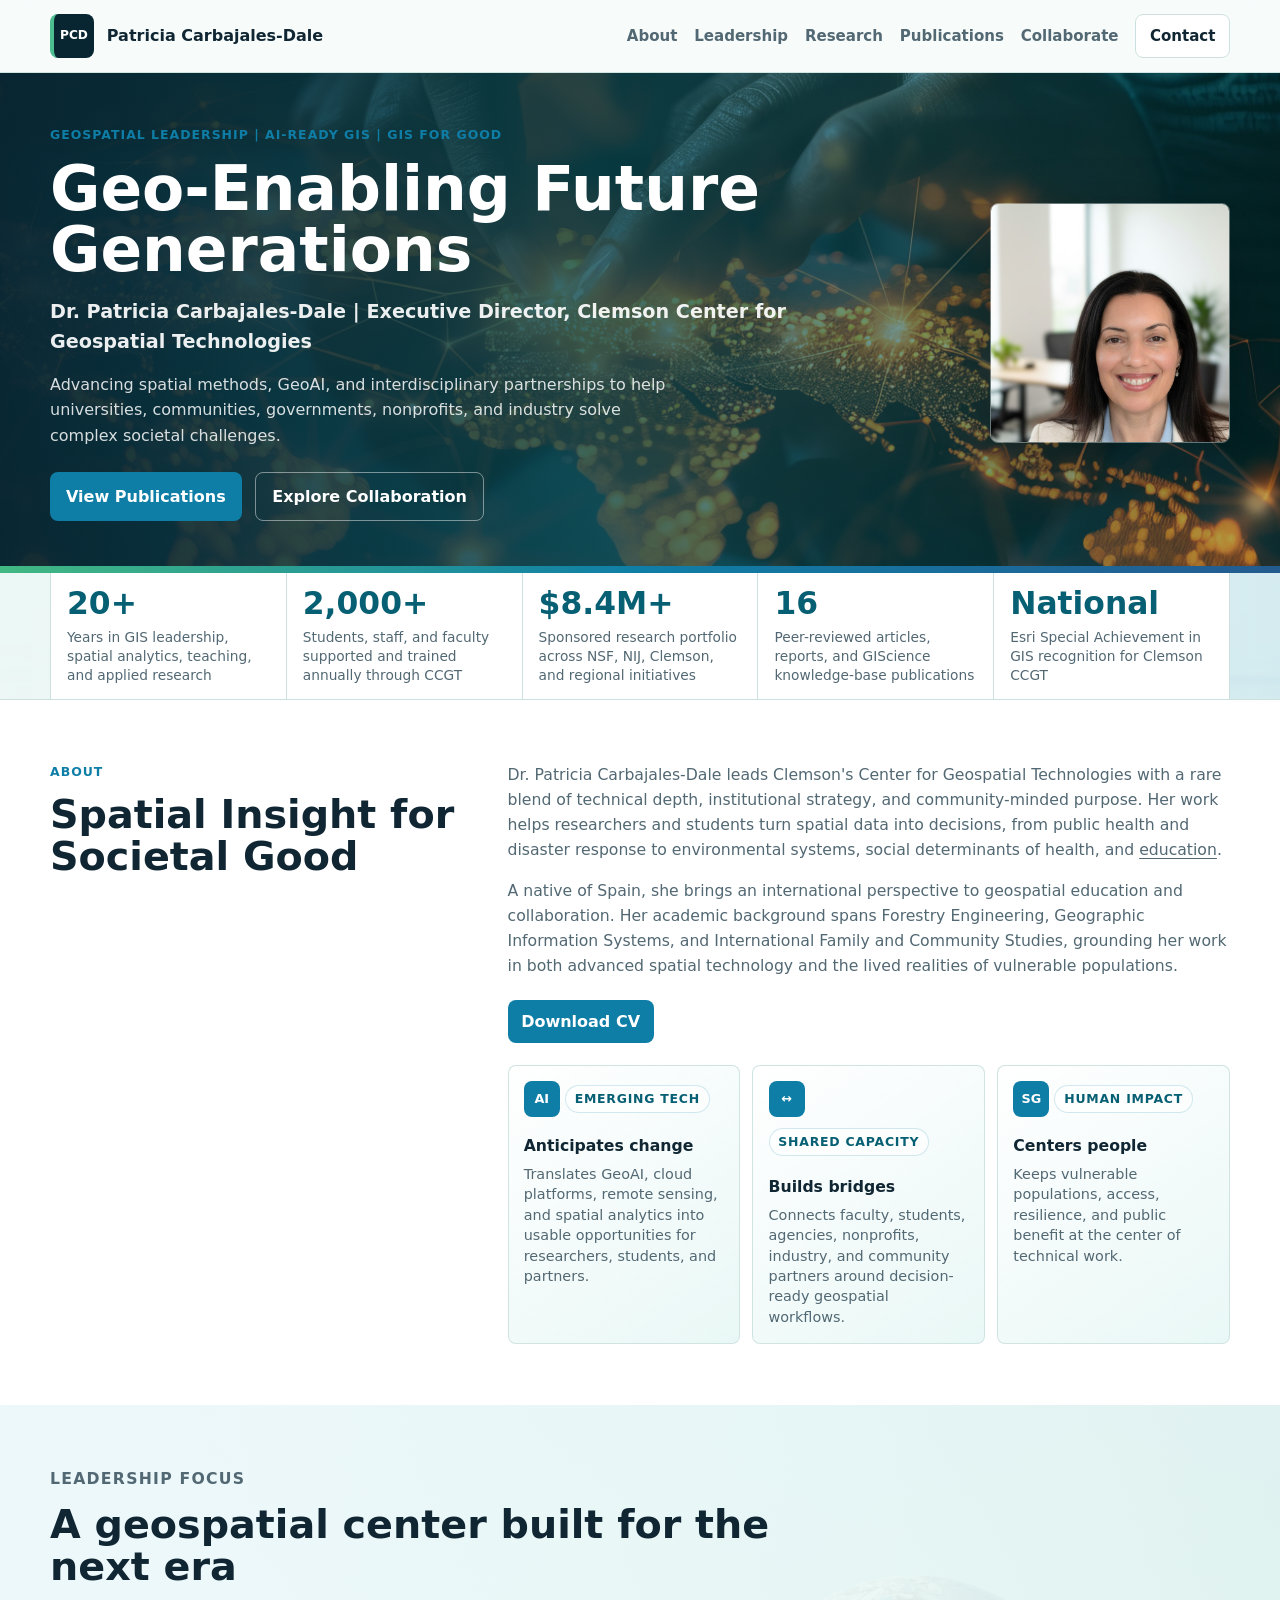
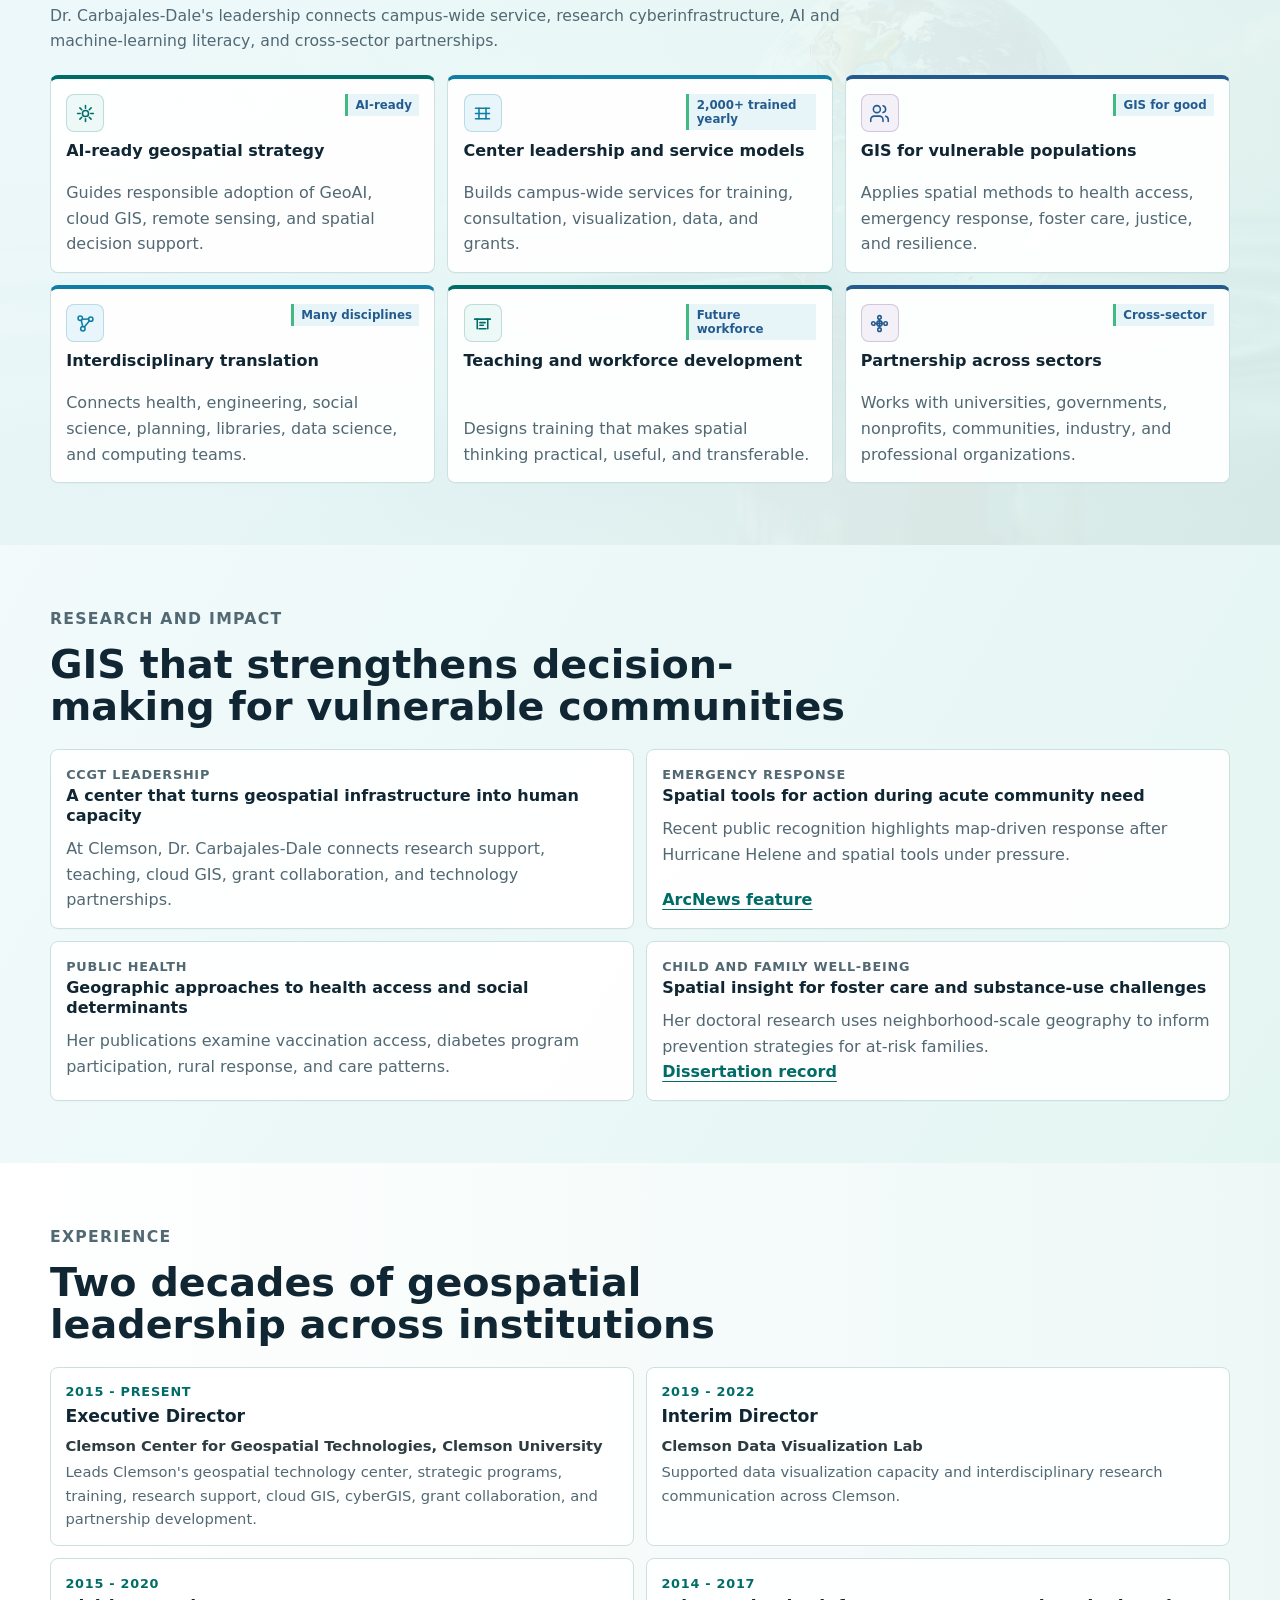
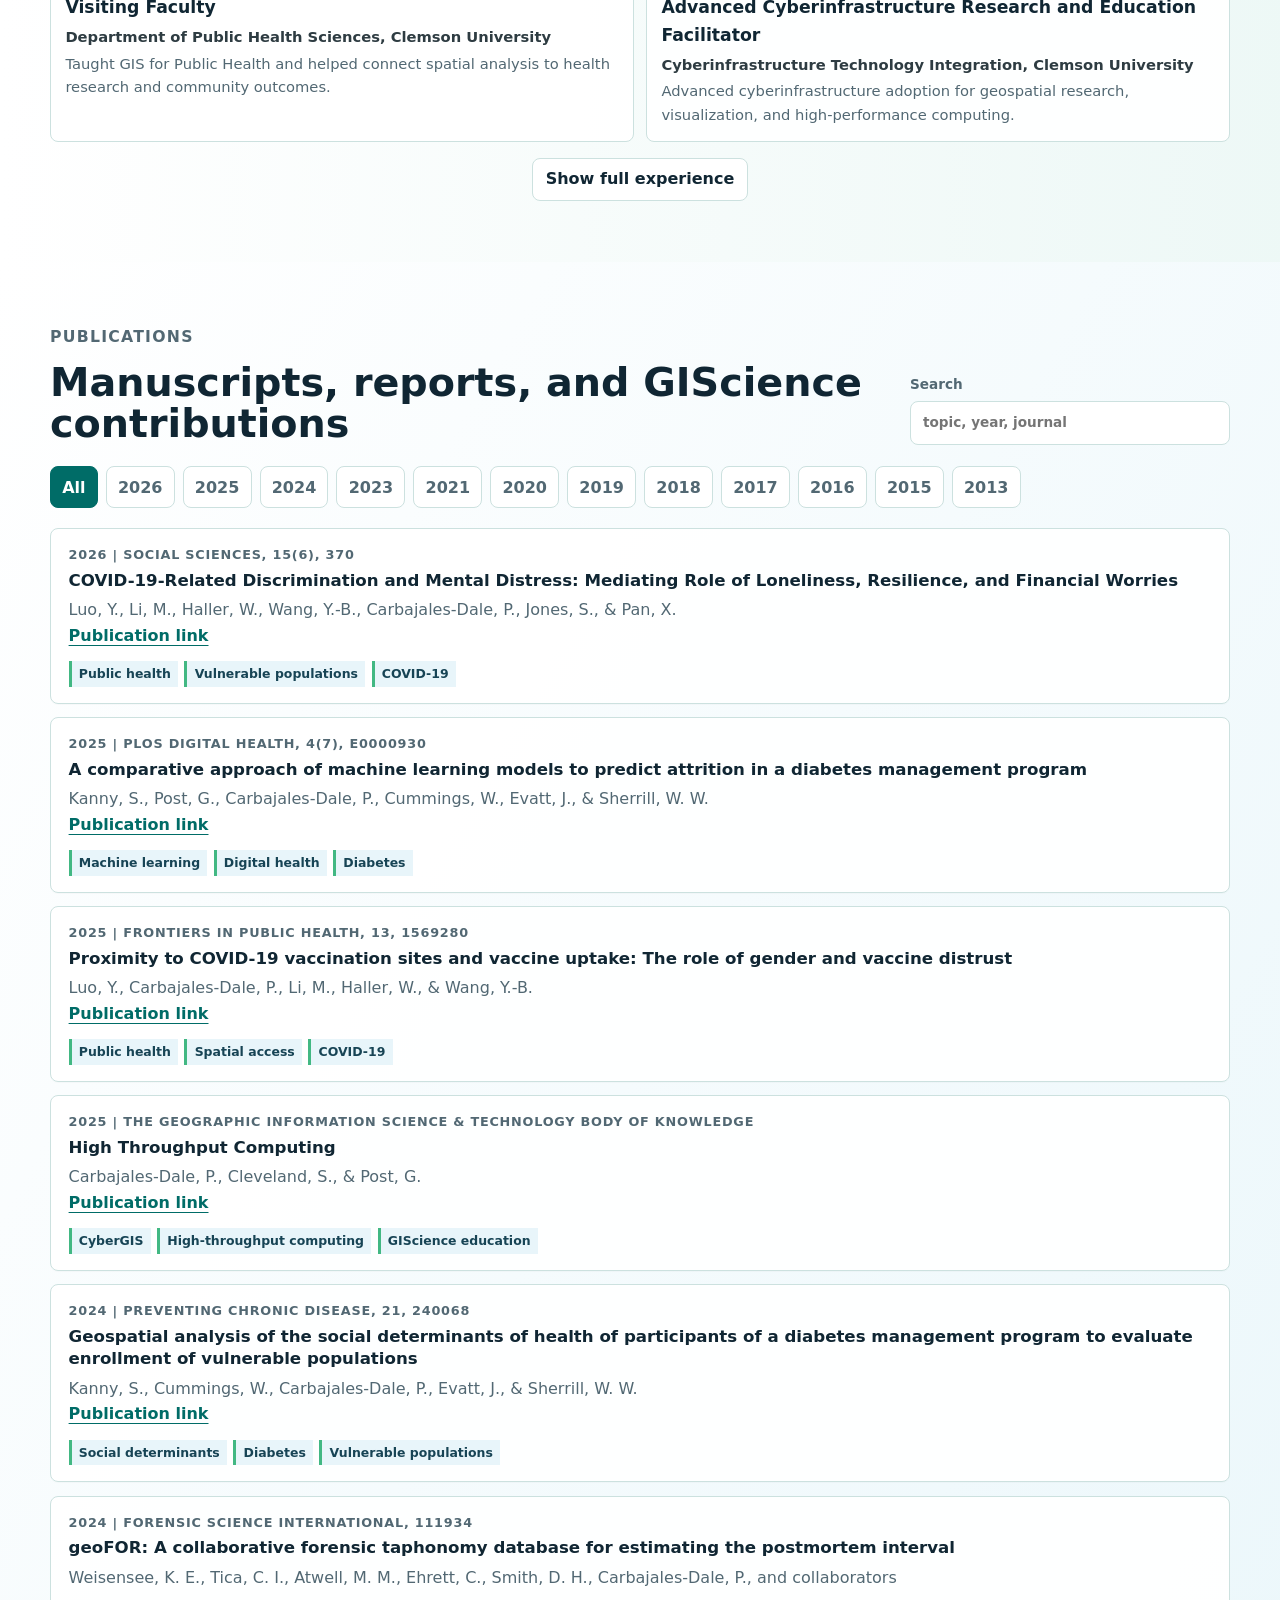
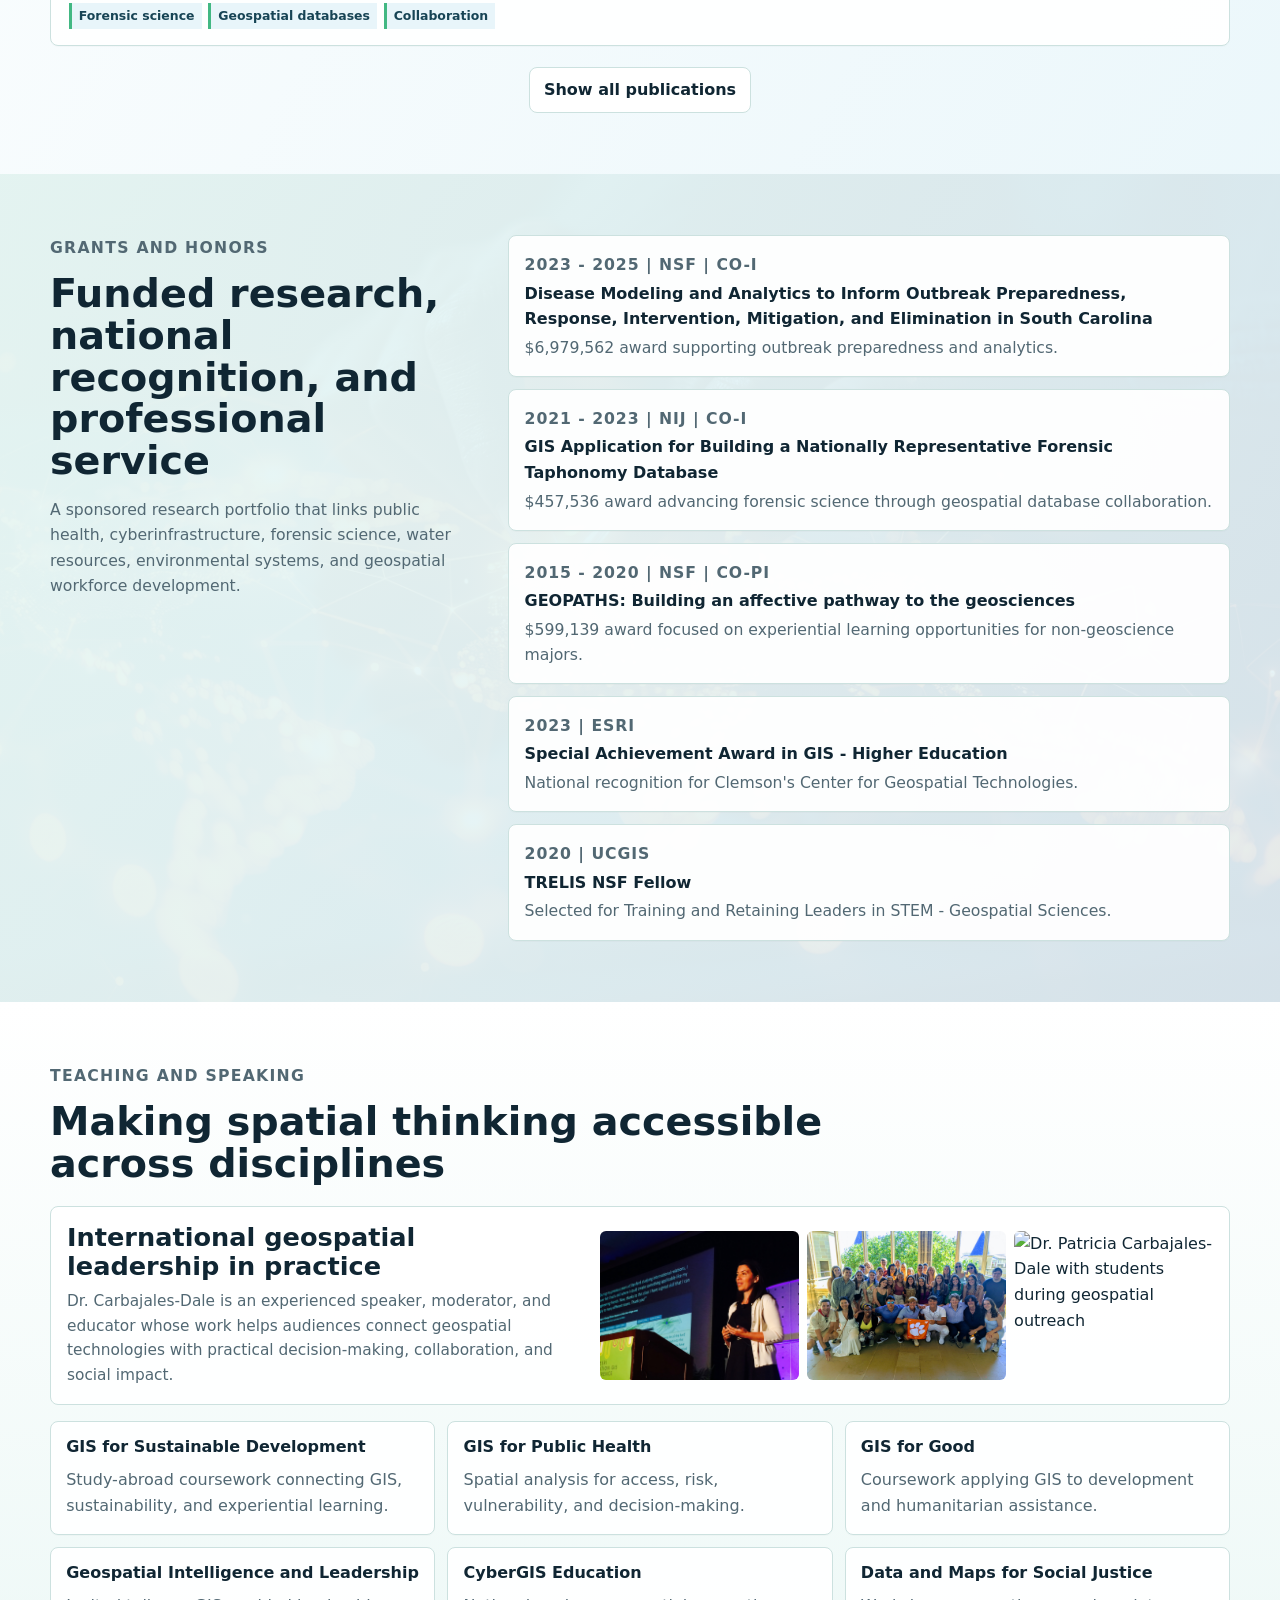
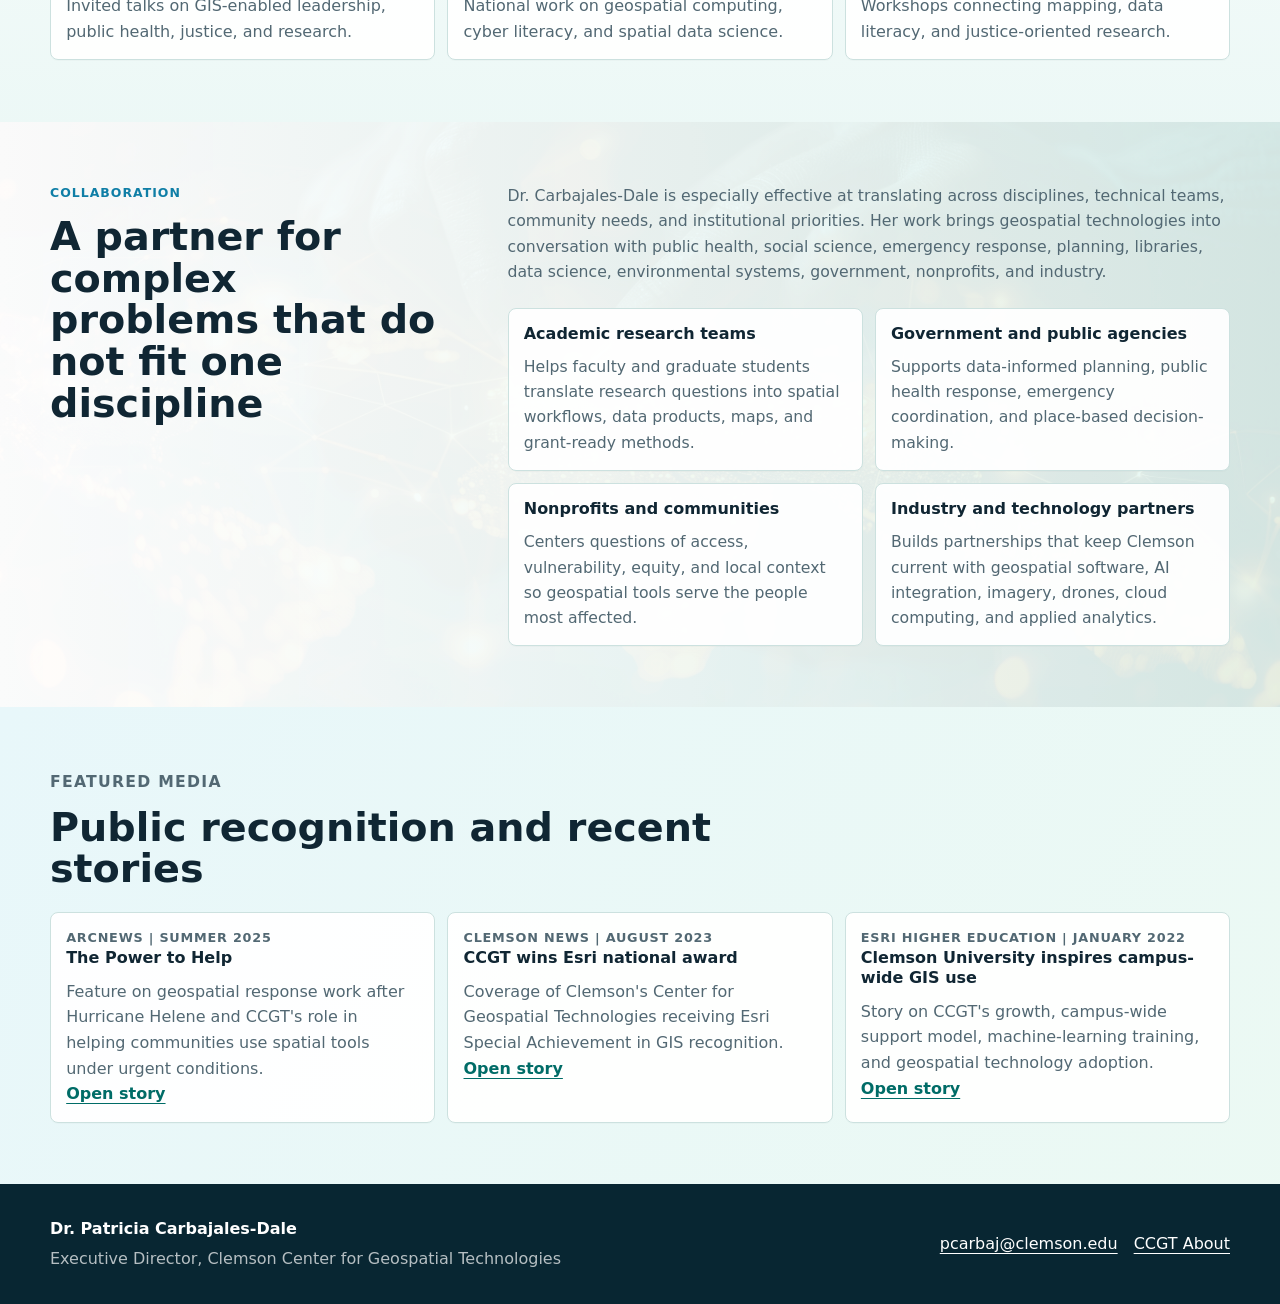
==== commit ee4d4582: "Update index.html" ====
--- a/index.html
+++ b/index.html
@@ -226,8 +226,8 @@
                 alt="Dr. Patricia Carbajales-Dale presenting at an international GIS conference"
               />
               <img
-                src="assets/gis-day-colleagues.jpg"
-                alt="Dr. Patricia Carbajales-Dale with Clemson GIS Day participants"
+                src="assets/IMG_20220711_172255.jpg"
+                alt="Dr. Patricia Carbajales-Dale with her study abroad students from Clemson visiting a castle in Spain"
               />
               <img
                 src="assets/student-outreach.jpg"
